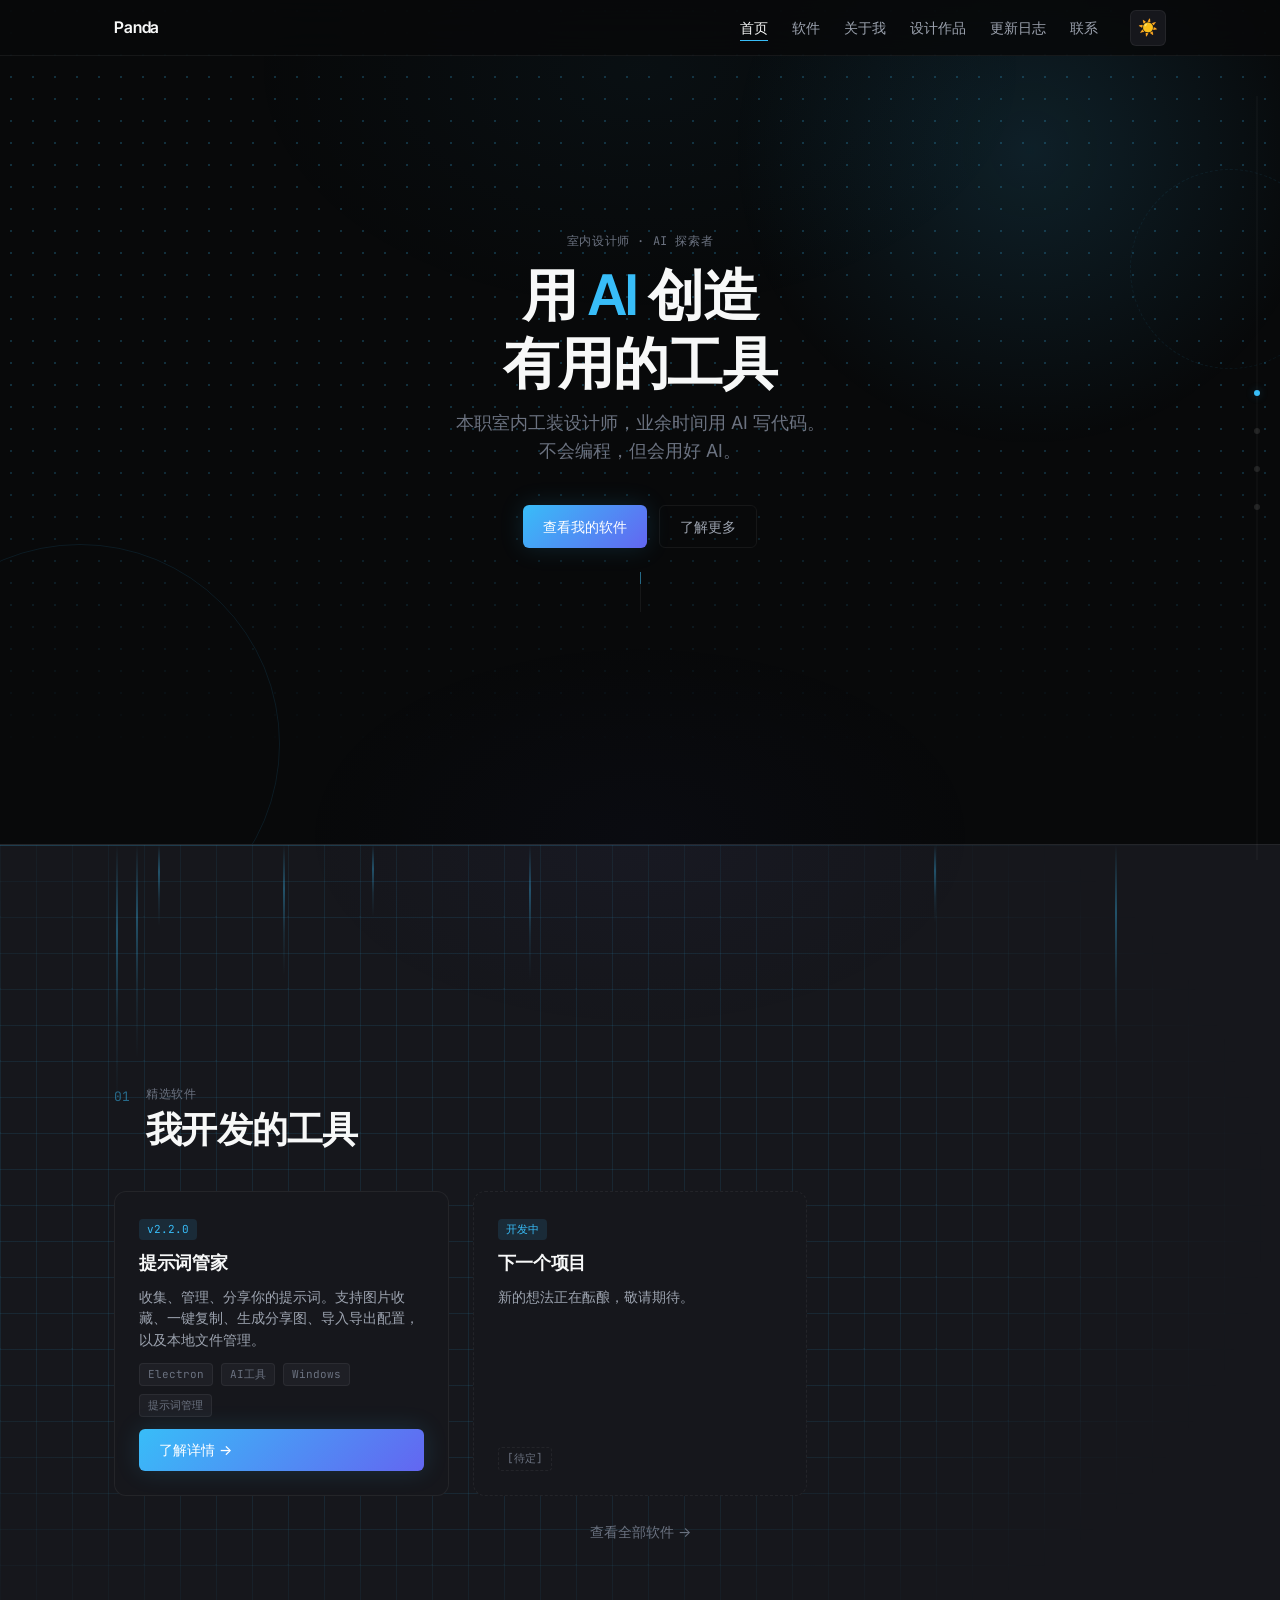
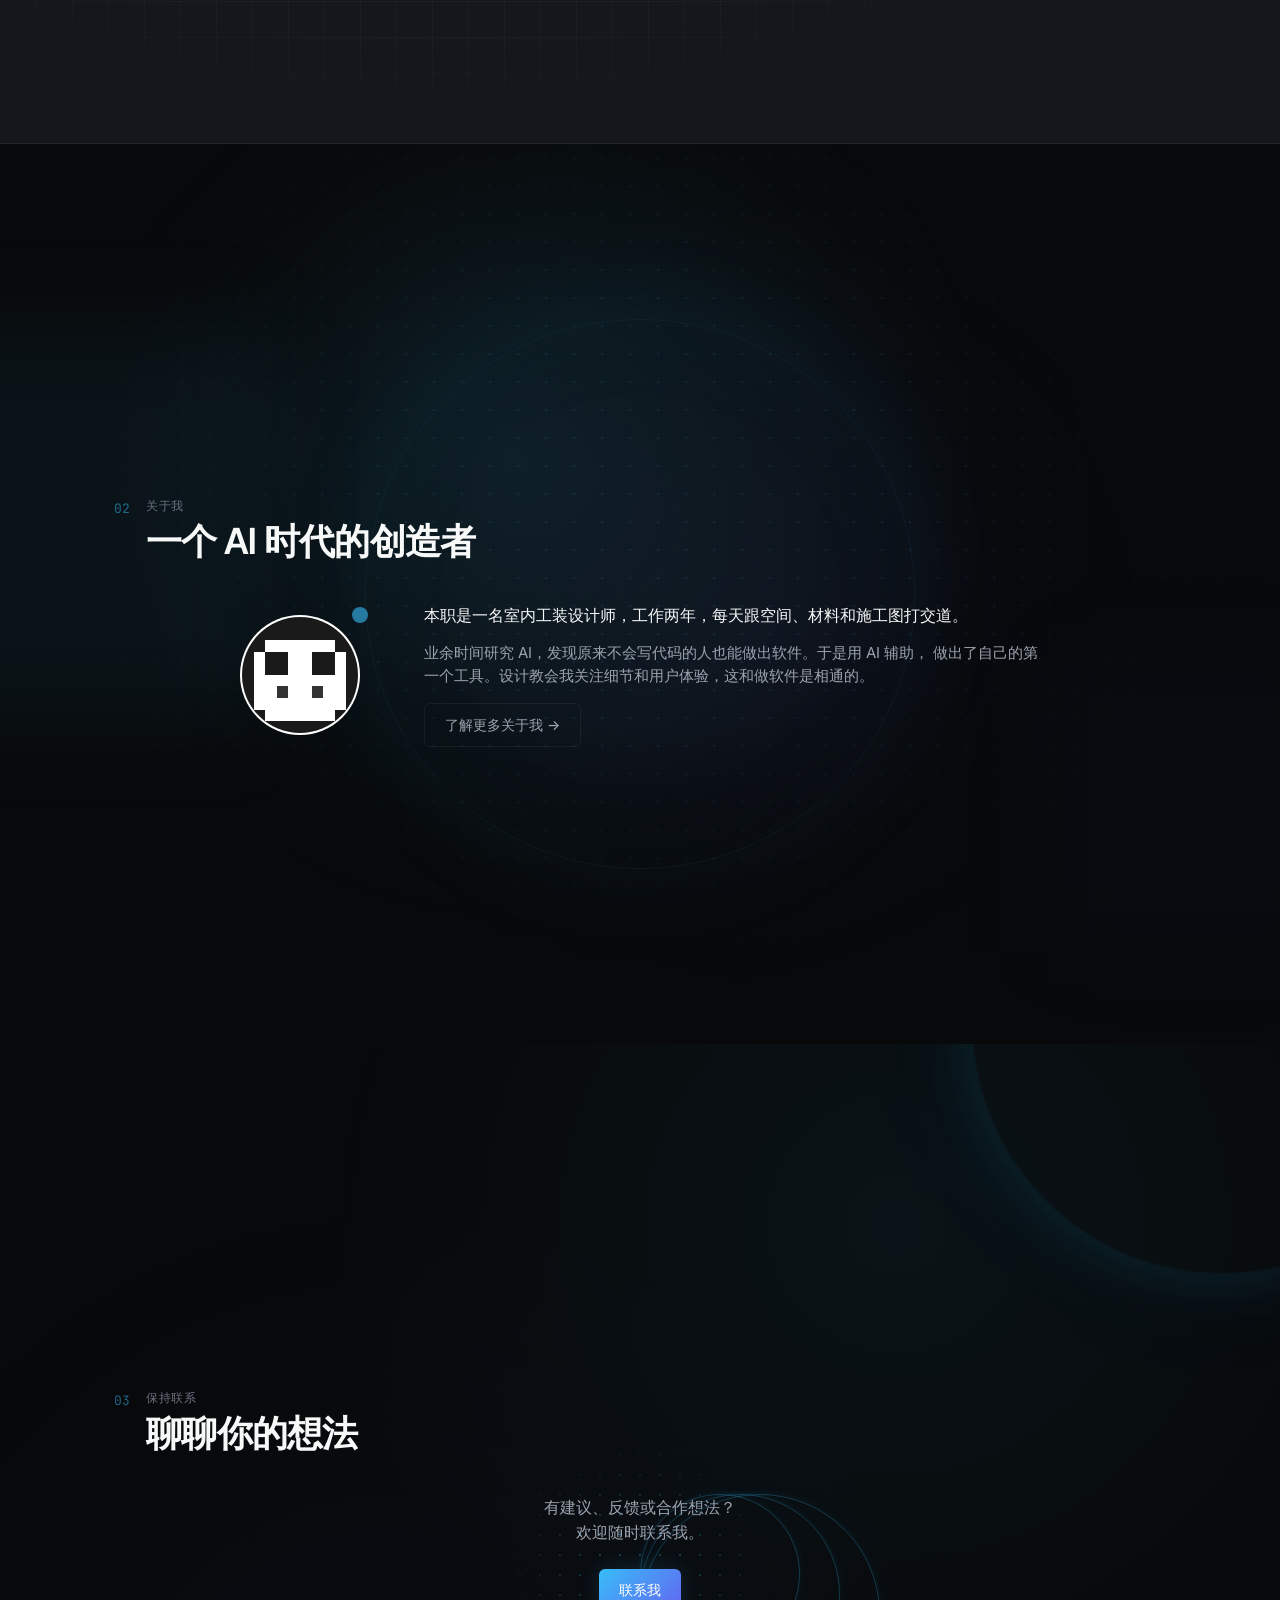
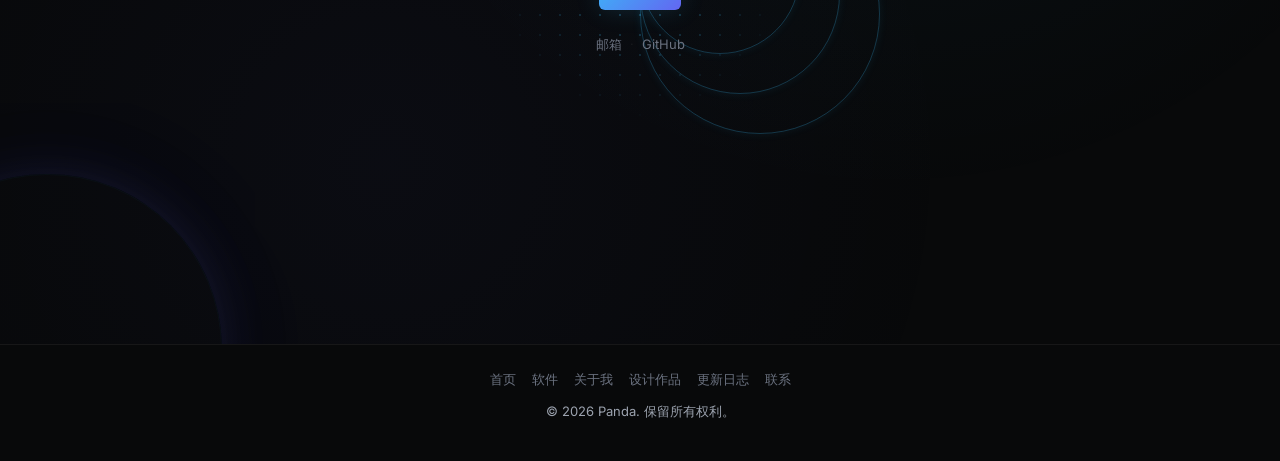
==== index.html @ effbca1c "🎉 Panda的个人网站 - 设计师+AI探索者" ====
<!DOCTYPE html>
<html lang="zh-CN" data-theme="dark">
<head>
  <meta charset="UTF-8">
  <meta name="viewport" content="width=device-width, initial-scale=1.0">
  <meta name="description" content="独立开发者 - AI 工具创造者">
  <title>独立开发者 · AI 工具创造者</title>

  <link rel="preconnect" href="https://fonts.googleapis.com">
  <link rel="preconnect" href="https://fonts.gstatic.com" crossorigin>
  <link href="https://fonts.googleapis.com/css2?family=Inter+Tight:wght@600;700&family=Inter:wght@400;500&family=JetBrains+Mono:wght@400;500&display=swap" rel="stylesheet">

  <link rel="stylesheet" href="assets/css/style.css">
</head>
<body>

  <!-- ========== 导航栏 ========== -->
  <nav class="nav" role="navigation">
    <div class="nav-inner">
      <a href="index.html" class="nav-brand">Panda</a>
      <button class="nav-toggle" id="nav-toggle" aria-label="菜单">☰</button>
      <ul class="nav-links" id="nav-links">
        <li><a href="index.html">首页</a></li>
        <li><a href="software.html">软件</a></li>
        <li><a href="about.html">关于我</a></li>
        <li><a href="portfolio.html">设计作品</a></li>
        <li><a href="changelog.html">更新日志</a></li>
        <li><a href="contact.html">联系</a></li>
        <li><button class="theme-toggle" id="theme-toggle" aria-label="切换主题"><span id="theme-icon">☀️</span></button></li>
      </ul>
    </div>
  </nav>

  <!-- ========== Hero ========== -->
  <section class="hero screen" id="hero">
    <!-- 漂浮粒子 -->
    <div class="floating-particles" id="hero-particles"></div>
    <!-- 装饰圆环 -->
    <div class="hero-deco hero-deco-1"></div>
    <div class="hero-deco hero-deco-2"></div>
    <div class="container">
      <p class="section-label">室内设计师 · AI 探索者</p>
      <h1>用 <span class="accent">AI</span> 创造<br>有用的工具</h1>
      <p class="subtitle">本职室内工装设计师，业余时间用 AI 写代码。<br>不会编程，但会用好 AI。</p>
      <div class="hero-actions">
        <a href="software.html" class="btn btn-primary">查看我的软件</a>
        <a href="about.html" class="btn btn-secondary">了解更多</a>
      </div>

      <!-- 向下滚动提示 -->
      <div class="scroll-hint">
        <span></span>
      </div>
    </div>
  </section>

  <!-- ========== 软件板块（全宽背景带） ========== -->
  <section class="screen section-dark" id="section-software">
    <div class="floating-particles" id="software-particles"></div>
    <div class="container">
      <div class="section-head">
        <span class="section-num">01</span>
        <div>
          <p class="section-label">精选软件</p>
          <h2>我开发的工具</h2>
        </div>
      </div>

      <div class="software-grid">

        <!-- 提示词管家 -->
        <article class="software-card">
          <div class="software-card-top">
            <span class="version">v2.2.0</span>
          </div>
          <h3>提示词管家</h3>
          <p>收集、管理、分享你的提示词。支持图片收藏、一键复制、生成分享图、导入导出配置，以及本地文件管理。</p>
          <div class="tags">
            <span class="tag">Electron</span>
            <span class="tag">AI工具</span>
            <span class="tag">Windows</span>
            <span class="tag">提示词管理</span>
          </div>
          <a href="software-detail.html" class="btn btn-primary">了解详情 →</a>
        </article>

        <!-- 未来软件 -->
        <article class="software-card software-card-ghost">
          <div class="software-card-top">
            <span class="version version-muted">开发中</span>
          </div>
          <h3>下一个项目</h3>
          <p>新的想法正在酝酿，敬请期待。</p>
          <div class="tags">
            <span class="tag tag-muted">[待定]</span>
          </div>
        </article>

      </div>

      <p class="section-more">
        <a href="software.html">查看全部软件 →</a>
      </p>
    </div>
  </section>

  <!-- ========== 关于我 板块 ========== -->
  <section class="screen" id="section-about">
    <div class="morph-blob" style="width:400px;height:400px;top:20%;left:-10%;"></div>
    <div class="morph-blob" style="width:300px;height:300px;bottom:10%;right:-5%;animation-delay:-6s;background:rgba(99,102,241,0.03);"></div>
    <div class="floating-particles" id="about-particles"></div>
    <div class="container">
      <div class="section-head">
        <span class="section-num">02</span>
        <div>
          <p class="section-label">关于我</p>
          <h2>一个 AI 时代的创造者</h2>
        </div>
      </div>

      <div class="about-preview">
        <div class="about-preview-visual">
          <div class="avatar-placeholder" style="background:#fff;">
            <div class="pixel-panda">
              <!-- R0: 耳朵 -->
              <span class="pp-w"></span><span class="pp-w"></span><span class="pp-b"></span><span class="pp-b"></span><span class="pp-b"></span><span class="pp-b"></span><span class="pp-b"></span><span class="pp-b"></span><span class="pp-w"></span><span class="pp-w"></span>
              <!-- R1: 头顶 -->
              <span class="pp-w"></span><span class="pp-b"></span><span class="pp-b"></span><span class="pp-b"></span><span class="pp-b"></span><span class="pp-b"></span><span class="pp-b"></span><span class="pp-b"></span><span class="pp-b"></span><span class="pp-w"></span>
              <!-- R2: 额头 -->
              <span class="pp-b"></span><span class="pp-b"></span><span class="pp-w"></span><span class="pp-w"></span><span class="pp-w"></span><span class="pp-w"></span><span class="pp-w"></span><span class="pp-w"></span><span class="pp-b"></span><span class="pp-b"></span>
              <!-- R3: 眼圈上部 -->
              <span class="pp-b"></span><span class="pp-w"></span><span class="pp-b"></span><span class="pp-b"></span><span class="pp-w"></span><span class="pp-w"></span><span class="pp-b"></span><span class="pp-b"></span><span class="pp-w"></span><span class="pp-b"></span>
              <!-- R4: 眼圈中部 -->
              <span class="pp-b"></span><span class="pp-w"></span><span class="pp-b"></span><span class="pp-b"></span><span class="pp-w"></span><span class="pp-w"></span><span class="pp-b"></span><span class="pp-b"></span><span class="pp-w"></span><span class="pp-b"></span>
              <!-- R5: 鼻梁 -->
              <span class="pp-b"></span><span class="pp-w"></span><span class="pp-w"></span><span class="pp-w"></span><span class="pp-w"></span><span class="pp-w"></span><span class="pp-w"></span><span class="pp-w"></span><span class="pp-w"></span><span class="pp-b"></span>
              <!-- R6: 鼻子 -->
              <span class="pp-b"></span><span class="pp-w"></span><span class="pp-w"></span><span class="pp-n"></span><span class="pp-w"></span><span class="pp-w"></span><span class="pp-n"></span><span class="pp-w"></span><span class="pp-w"></span><span class="pp-b"></span>
              <!-- R7: 嘴巴区域 -->
              <span class="pp-b"></span><span class="pp-w"></span><span class="pp-w"></span><span class="pp-w"></span><span class="pp-w"></span><span class="pp-w"></span><span class="pp-w"></span><span class="pp-w"></span><span class="pp-w"></span><span class="pp-b"></span>
              <!-- R8: 下巴 -->
              <span class="pp-b"></span><span class="pp-b"></span><span class="pp-w"></span><span class="pp-w"></span><span class="pp-w"></span><span class="pp-w"></span><span class="pp-w"></span><span class="pp-w"></span><span class="pp-b"></span><span class="pp-b"></span>
              <!-- R9: 下边缘 -->
              <span class="pp-w"></span><span class="pp-b"></span><span class="pp-b"></span><span class="pp-b"></span><span class="pp-b"></span><span class="pp-b"></span><span class="pp-b"></span><span class="pp-b"></span><span class="pp-b"></span><span class="pp-w"></span>
            </div>
          </div>
          <div class="about-accent-dot"></div>
        </div>
        <div class="about-preview-text">
          <p class="about-lead">
            本职是一名室内工装设计师，工作两年，每天跟空间、材料和施工图打交道。
          </p>
          <p>
            业余时间研究 AI，发现原来不会写代码的人也能做出软件。于是用 AI 辅助，
            做出了自己的第一个工具。设计教会我关注细节和用户体验，这和做软件是相通的。
          </p>
          <a href="about.html" class="btn btn-secondary">了解更多关于我 →</a>
        </div>
      </div>
    </div>
  </section>

  <!-- ========== 联系板块 ========== -->
  <section class="screen" id="section-contact">
    <div class="ripple-ring" style="animation-delay:0s;"></div>
    <div class="ripple-ring" style="animation-delay:1.3s;width:160px;height:160px;"></div>
    <div class="ripple-ring" style="animation-delay:2.6s;width:240px;height:240px;"></div>
    <div class="floating-particles" id="contact-particles"></div>
    <div class="container">
      <div class="section-head">
        <span class="section-num">03</span>
        <div>
          <p class="section-label">保持联系</p>
          <h2>聊聊你的想法</h2>
        </div>
      </div>

      <div class="contact-cta">
        <p>有建议、反馈或合作想法？<br>欢迎随时联系我。</p>
        <a href="contact.html" class="btn btn-primary">联系我</a>
        <div class="contact-links">
          <a href="mailto:2505373866@qq.com">邮箱</a>
          <span class="contact-sep">·</span>
          <a href="https://github.com/Pandoudou0914-jpg" target="_blank" rel="noopener">GitHub</a>
        </div>
      </div>
    </div>
  </section>

  <!-- ========== 侧边目录导航 ========== -->
  <nav class="side-toc" id="side-toc" aria-label="页面目录">
    <div class="side-toc-dot active" data-label="首页" data-target="hero"></div>
    <div class="side-toc-dot" data-label="软件" data-target="section-software"></div>
    <div class="side-toc-dot" data-label="关于" data-target="section-about"></div>
    <div class="side-toc-dot" data-label="联系" data-target="section-contact"></div>
  </nav>

  <!-- ========== 页脚 ========== -->
  <footer class="footer">
    <div class="container">
      <div class="footer-links">
        <a href="index.html">首页</a>
        <a href="software.html">软件</a>
        <a href="about.html">关于我</a>
        <a href="portfolio.html">设计作品</a>
        <a href="changelog.html">更新日志</a>
        <a href="contact.html">联系</a>
      </div>
      <p>&copy; 2026 Panda. 保留所有权利。</p>
    </div>
  </footer>

  <script src="assets/js/main.js"></script>
</body>
</html>
---- assets/css/style.css ----
/* ============================================
   个人开发者网站 - 全局样式
   设计系统：Linear 结构 + 电子玻璃视觉
   ============================================ */

/* --- CSS 变量：深色模式（默认） --- */
:root {
  /* 背景层级 */
  --bg-root: #08090A;
  --bg-surface-1: #16171C;
  --bg-surface-2: #1E1F25;
  --bg-surface-3: #26272E;

  /* 文字 */
  --text-primary: #F7F8F8;
  --text-secondary: #9CA3AF;
  --text-muted: #6B7280;

  /* 强调色（蓝色，用于 <5% 像素） */
  --accent: #38bdf8;
  --accent-soft: rgba(56, 189, 248, 0.12);
  --accent-glow: rgba(56, 189, 248, 0.25);

  /* 渐变（按钮等） */
  --gradient: linear-gradient(135deg, #38bdf8, #6366f1);

  /* 边框 */
  --border: rgba(255, 255, 255, 0.06);
  --border-hover: rgba(255, 255, 255, 0.10);

  /* 阴影 */
  --shadow-sm: 0 1px 2px rgba(0, 0, 0, 0.3);
  --shadow-md: 0 4px 16px rgba(0, 0, 0, 0.4);
  --shadow-glow: 0 0 24px rgba(56, 189, 248, 0.15);

  /* 圆角 */
  --radius-sm: 6px;
  --radius-md: 12px;
  --radius-lg: 16px;

  /* 间距 */
  --space-1: 4px;
  --space-2: 8px;
  --space-3: 12px;
  --space-4: 16px;
  --space-5: 24px;
  --space-6: 40px;
  --space-7: 64px;
  --space-8: 96px;

  /* 字体 */
  --font-display: 'Inter Tight', 'Geist Sans', -apple-system, sans-serif;
  --font-body: 'Inter', -apple-system, sans-serif;
  --font-mono: 'JetBrains Mono', 'Cascadia Code', 'Fira Code', monospace;

  /* 动效 */
  --ease-out: cubic-bezier(0, 0, 0.2, 1);
  --ease-quint: cubic-bezier(0.22, 1, 0.36, 1);

  /* 导航高度 */
  --nav-height: 56px;
}

/* --- CSS 变量：浅色模式 --- */
[data-theme="light"] {
  --bg-root: #F8FAFC;
  --bg-surface-1: #FFFFFF;
  --bg-surface-2: #F1F5F9;
  --bg-surface-3: #E2E8F0;

  --text-primary: #0F172A;
  --text-secondary: #475569;
  --text-muted: #94A3B8;

  --accent: #2563EB;
  --accent-soft: rgba(37, 99, 235, 0.08);
  --accent-glow: rgba(37, 99, 235, 0.12);

  --gradient: linear-gradient(135deg, #2563EB, #4F46E5);

  --border: rgba(0, 0, 0, 0.06);
  --border-hover: rgba(0, 0, 0, 0.10);

  --shadow-sm: 0 1px 3px rgba(0, 0, 0, 0.06);
  --shadow-md: 0 4px 16px rgba(0, 0, 0, 0.08);
  --shadow-glow: 0 0 24px rgba(37, 99, 235, 0.08);
}

/* ============================================
   基础重置
   ============================================ */
*,
*::before,
*::after {
  margin: 0;
  padding: 0;
  box-sizing: border-box;
}

html {
  scroll-behavior: smooth;
  -webkit-font-smoothing: antialiased;
  -moz-osx-font-smoothing: grayscale;
}

body {
  font-family: var(--font-body);
  font-size: 15px;
  line-height: 1.55;
  color: var(--text-primary);
  background: var(--bg-root);
  min-height: 100vh;
  transition: background-color 0.3s var(--ease-out),
              color 0.3s var(--ease-out);
}

/* 背景光晕 - 对称居中 */
body::before {
  content: '';
  position: fixed;
  top: -20%;
  left: 50%;
  transform: translateX(-50%);
  width: 800px;
  height: 500px;
  background: radial-gradient(ellipse, rgba(56, 189, 248, 0.04) 0%, transparent 70%);
  pointer-events: none;
  z-index: 0;
}

body::after {
  content: '';
  position: fixed;
  bottom: -15%;
  left: 50%;
  transform: translateX(-50%);
  width: 700px;
  height: 400px;
  background: radial-gradient(ellipse, rgba(99, 102, 241, 0.03) 0%, transparent 70%);
  pointer-events: none;
  z-index: 0;
}

/* 浅色模式光晕调整 */
[data-theme="light"] body::before {
  background: radial-gradient(ellipse, rgba(37, 99, 235, 0.03) 0%, transparent 70%);
}
[data-theme="light"] body::after {
  background: radial-gradient(ellipse, rgba(79, 70, 229, 0.02) 0%, transparent 70%);
}

a {
  color: var(--accent);
  text-decoration: none;
  transition: color 0.15s var(--ease-out);
}

a:hover {
  color: var(--text-primary);
}

img {
  max-width: 100%;
  display: block;
}

/* ============================================
   排版
   ============================================ */
h1, h2, h3, h4 {
  font-family: var(--font-display);
  font-weight: 600;
  letter-spacing: -0.02em;
  line-height: 1.2;
}

h1 { font-size: clamp(2rem, 5vw, 3.5rem); }
h2 { font-size: clamp(1.5rem, 3.5vw, 2.25rem); }
h3 { font-size: clamp(1.1rem, 2.5vw, 1.5rem); }

p {
  color: var(--text-secondary);
  margin-bottom: var(--space-4);
}

/* ============================================
   导航栏
   ============================================ */
.nav {
  position: fixed;
  top: 0;
  left: 0;
  right: 0;
  height: var(--nav-height);
  background: rgba(8, 9, 10, 0.85);
  backdrop-filter: blur(16px);
  -webkit-backdrop-filter: blur(16px);
  border-bottom: 1px solid var(--border);
  z-index: 100;
  transition: background 0.3s var(--ease-out),
              border-color 0.3s var(--ease-out);
}

[data-theme="light"] .nav {
  background: rgba(248, 250, 252, 0.85);
}

.nav-inner {
  max-width: 1100px;
  margin: 0 auto;
  padding: 0 var(--space-5);
  height: 100%;
  display: flex;
  align-items: center;
  justify-content: space-between;
}

.nav-brand {
  font-family: var(--font-display);
  font-weight: 600;
  font-size: 16px;
  color: var(--text-primary);
  letter-spacing: -0.01em;
}

.nav-links {
  display: flex;
  align-items: center;
  gap: var(--space-5);
  list-style: none;
}

.nav-links a {
  font-size: 14px;
  color: var(--text-secondary);
  padding: var(--space-1) 0;
  border-bottom: 1px solid transparent;
  transition: color 0.15s var(--ease-out),
              border-color 0.15s var(--ease-out);
}

.nav-links a:hover,
.nav-links a.active {
  color: var(--text-primary);
}

.nav-links a.active {
  border-bottom-color: var(--accent);
}

/* 主题切换按钮 */
.theme-toggle {
  background: var(--bg-surface-1);
  border: 1px solid var(--border);
  color: var(--text-secondary);
  width: 36px;
  height: 36px;
  border-radius: var(--radius-sm);
  cursor: pointer;
  font-size: 16px;
  display: flex;
  align-items: center;
  justify-content: center;
  transition: all 0.15s var(--ease-out);
  margin-left: var(--space-2);
}

.theme-toggle:hover {
  border-color: var(--border-hover);
  color: var(--text-primary);
  background: var(--bg-surface-2);
}

/* 移动端汉堡菜单 */
.nav-toggle {
  display: none;
  background: none;
  border: none;
  color: var(--text-primary);
  font-size: 24px;
  cursor: pointer;
  padding: var(--space-1);
}

/* ============================================
   全屏滚动（JS 驱动，不用 CSS scroll-snap）
   ============================================ */

/* ============================================
   布局容器
   ============================================ */
.container {
  max-width: 1100px;
  margin: 0 auto;
  padding: 0 var(--space-5);
}

.page {
  padding-top: calc(var(--nav-height) + var(--space-6));
  padding-bottom: var(--space-7);
}

/* 首页全屏板块 */
.screen {
  min-height: 100vh;
  display: flex;
  align-items: center;
  justify-content: center;
  padding: calc(var(--nav-height) + var(--space-5)) 0 var(--space-5);
  position: relative;
  overflow: hidden;
}

.screen .container {
  position: relative;
  z-index: 1;
}

.screen .container {
  width: 100%;
}

.section {
  margin-bottom: var(--space-8);
}

.section:last-child {
  margin-bottom: 0;
}

.section-label {
  font-family: var(--font-mono);
  font-size: 12px;
  color: var(--text-muted);
  text-transform: uppercase;
  letter-spacing: 0.05em;
  margin-bottom: var(--space-3);
  text-align: center;
}

/* 章节标题居中 */
.section h2,
.section h1 {
  text-align: center;
}

/* 章节内段落居中 */
.section > p {
  text-align: center;
}

/* 卡片自动居中 */
.card[style*="max-width"],
.card-glass[style*="max-width"] {
  margin-left: auto;
  margin-right: auto;
}

/* 但软件网格和功能列表内部保持左对齐 */
.software-grid,
.feature-list,
.timeline,
.contact-form,
.form-group {
  text-align: left;
}

.software-card,
.feature-item {
  text-align: left;
}

/* 居中卡片工具类 */
.card-center {
  margin-left: auto;
  margin-right: auto;
}

/* ============================================
   Hero 区域
   ============================================ */
.hero {
  min-height: calc(100vh - var(--nav-height));
  position: relative;
  display: flex;
  align-items: center;
  justify-content: center;
  text-align: center;
  overflow: hidden;
  padding: var(--space-5) 0;
}

/* ============================================
   板块背景纹理
   所有伪元素不得阻挡内容：pointer-events:none + z-index:0
   内容通过 .screen .container { z-index:1 } 始终在上层
   ============================================ */

/* --- Hero：增强点阵 + 光晕 + 对角光束 --- */
.hero::before {
  content: '';
  position: absolute;
  inset: 0;
  z-index: 0;
  pointer-events: none;
  background-image: radial-gradient(circle, rgba(56,189,248,0.22) 1.5px, transparent 1.5px);
  background-size: 22px 22px;
  mask-image: linear-gradient(to bottom, black 50%, transparent 90%);
  -webkit-mask-image: linear-gradient(to bottom, black 50%, transparent 90%);
}

.hero::after {
  content: '';
  position: absolute;
  top: -200px;
  right: -100px;
  width: 700px;
  height: 700px;
  background: radial-gradient(circle, rgba(56,189,248,0.13) 0%, transparent 60%);
  border-radius: 50%;
  z-index: 0;
  pointer-events: none;
}

/* --- 软件板块：蓝图网格 + 扫描线 + 角落光 --- */
.section-dark::before {
  content: '';
  position: absolute;
  inset: 0;
  z-index: 0;
  pointer-events: none;
  background:
    linear-gradient(rgba(56,189,248,0.10) 1px, transparent 1px),
    linear-gradient(90deg, rgba(56,189,248,0.10) 1px, transparent 1px),
    linear-gradient(45deg, rgba(56,189,248,0.06) 1px, transparent 1px),
    linear-gradient(-45deg, rgba(56,189,248,0.06) 1px, transparent 1px);
  background-size: 36px 36px, 36px 36px, 72px 72px, 72px 72px;
  mask-image: radial-gradient(ellipse at 35% 40%, black 40%, transparent 70%);
  -webkit-mask-image: radial-gradient(ellipse at 35% 40%, black 40%, transparent 70%);
}

.section-dark::after {
  content: '';
  position: absolute;
  top: 0;
  left: -100%;
  width: 200%;
  height: 1px;
  background: linear-gradient(90deg, transparent, rgba(56,189,248,0.20), transparent);
  z-index: 0;
  pointer-events: none;
  animation: scanLine 5s ease-in-out infinite;
}

@keyframes scanLine {
  0%   { top: 0%;   opacity: 0; }
  15%  { opacity: 1; }
  45%  { top: 100%; opacity: 0.5; }
  60%  { opacity: 0; }
  100% { top: 100%; opacity: 0; }
}

/* --- 关于板块：强放射光 + 双环 + 网格 --- */
#section-about::before {
  content: '';
  position: absolute;
  inset: 0;
  z-index: 0;
  pointer-events: none;
  background:
    radial-gradient(circle at 40% 35%, rgba(56,189,248,0.12) 0%, transparent 50%),
    radial-gradient(circle at 60% 55%, rgba(99,102,241,0.06) 0%, transparent 45%),
    radial-gradient(circle, rgba(56,189,248,0.10) 1px, transparent 1px);
  background-size: 100% 100%, 100% 100%, 28px 28px;
  mask-image: radial-gradient(ellipse at 50% 40%, black 30%, transparent 70%);
  -webkit-mask-image: radial-gradient(ellipse at 50% 40%, black 30%, transparent 70%);
}

#section-about::after {
  content: '';
  position: absolute;
  top: 50%;
  left: 50%;
  transform: translate(-50%, -50%);
  width: 550px;
  height: 550px;
  border: 1px solid rgba(56,189,248,0.08);
  border-radius: 50%;
  box-shadow: 0 0 120px rgba(56,189,248,0.05),
              inset 0 0 120px rgba(56,189,248,0.03);
  pointer-events: none;
  z-index: 0;
}

/* --- 联系板块：多层光环 + 粒子网格 + 脉冲 --- */
#section-contact {
  background:
    radial-gradient(circle at 70% 20%, rgba(56,189,248,0.06) 0%, transparent 50%),
    radial-gradient(circle at 30% 80%, rgba(99,102,241,0.04) 0%, transparent 50%);
}

#section-contact::before {
  content: '';
  position: absolute;
  top: -20%;
  right: -20%;
  width: 650px;
  height: 650px;
  border: 1px solid rgba(56,189,248,0.15);
  border-radius: 50%;
  box-shadow:
    0 0 60px rgba(56,189,248,0.10),
    0 0 120px rgba(56,189,248,0.05),
    0 0 200px rgba(56,189,248,0.03);
  pointer-events: none;
  z-index: 0;
  animation: ringPulse 4s ease-in-out infinite;
}

#section-contact::after {
  content: '';
  position: absolute;
  bottom: -25%;
  left: -15%;
  width: 480px;
  height: 480px;
  border: 1px solid rgba(99,102,241,0.12);
  border-radius: 50%;
  box-shadow:
    0 0 50px rgba(99,102,241,0.10),
    0 0 100px rgba(99,102,241,0.05),
    0 0 180px rgba(99,102,241,0.03);
  pointer-events: none;
  z-index: 0;
  animation: ringPulse 4s ease-in-out 1.5s infinite;
}

@keyframes ringPulse {
  0%, 100% { transform: scale(1);   opacity: 0.7; }
  50%      { transform: scale(1.05); opacity: 1; }
}

/* 联系板块：点阵粒子 */
#section-contact .contact-cta::before {
  content: '';
  position: absolute;
  top: 50%;
  left: 50%;
  transform: translate(-50%, -50%);
  width: 300px;
  height: 300px;
  background-image: radial-gradient(circle, rgba(56,189,248,0.25) 1px, transparent 1px);
  background-size: 20px 20px;
  border-radius: 50%;
  mask-image: radial-gradient(circle, black 20%, transparent 70%);
  -webkit-mask-image: radial-gradient(circle, black 20%, transparent 70%);
  pointer-events: none;
  z-index: 0;
  animation: particleDrift 8s linear infinite;
}

@keyframes particleDrift {
  0%   { transform: translate(-50%, -50%) rotate(0deg); }
  100% { transform: translate(-50%, -50%) rotate(360deg); }
}

#section-contact .container {
  position: relative;
  z-index: 2;
}

/* 第二层环 */
#section-about .about-preview-visual .about-accent-dot {
  /* 保持原有装饰点 */
}

/* --- 联系板块：大几何弧 --- */
#section-contact::before {
  content: '';
  position: absolute;
  top: -30%;
  right: -15%;
  width: 500px;
  height: 500px;
  border: 1px solid rgba(56,189,248,0.05);
  border-radius: 50%;
  pointer-events: none;
  z-index: 0;
}

#section-contact::after {
  content: '';
  position: absolute;
  bottom: -20%;
  left: -10%;
  width: 350px;
  height: 350px;
  border: 1px solid rgba(56,189,248,0.03);
  border-radius: 50%;
  pointer-events: none;
  z-index: 0;
}

.hero .container {
  position: relative;
  z-index: 1;
}

.hero-deco {
  position: absolute;
  border: 1px solid rgba(56,189,248,0.10);
  border-radius: 50%;
  pointer-events: none;
  z-index: 0;
}

.hero-deco-1 {
  bottom: -100px;
  left: -120px;
  width: 400px;
  height: 400px;
}

.hero-deco-2 {
  top: 20%;
  right: -50px;
  width: 200px;
  height: 200px;
  border-style: dashed;
  border-color: rgba(56,189,248,0.08);
}

.hero h1 {
  margin: 0 auto var(--space-3);
  max-width: 700px;
}

.hero h1 .accent {
  color: var(--accent);
}

.hero .subtitle {
  font-size: 18px;
  color: var(--text-muted);
  margin: 0 auto var(--space-6);
  max-width: 500px;
}

.hero .section-label {
  text-align: center;
}

.hero-actions {
  display: flex;
  gap: var(--space-3);
  flex-wrap: wrap;
  justify-content: center;
}

/* ============================================
   按钮
   ============================================ */
.btn {
  display: inline-flex;
  align-items: center;
  gap: var(--space-2);
  padding: 10px 20px;
  font-family: var(--font-body);
  font-size: 14px;
  font-weight: 500;
  border-radius: var(--radius-sm);
  cursor: pointer;
  text-decoration: none;
  transition: all 0.15s var(--ease-out);
  border: none;
}

.btn-primary {
  background: var(--gradient);
  color: #fff;
  box-shadow: var(--shadow-glow);
}

.btn-primary:hover {
  transform: translateY(-1px);
  box-shadow: 0 0 32px rgba(56, 189, 248, 0.25);
  color: #fff;
}

.btn-secondary {
  background: transparent;
  color: var(--text-secondary);
  border: 1px solid var(--border);
}

.btn-secondary:hover {
  border-color: var(--border-hover);
  color: var(--text-primary);
  background: var(--bg-surface-1);
}

.btn-download {
  background: var(--gradient);
  color: #fff;
  box-shadow: var(--shadow-glow);
  padding: 12px 28px;
  font-size: 15px;
  font-weight: 600;
}

.btn-download:hover {
  transform: translateY(-1px);
  box-shadow: 0 0 36px rgba(56, 189, 248, 0.3);
  color: #fff;
}

/* ============================================
   卡片
   ============================================ */
.card {
  background: var(--bg-surface-1);
  border: 1px solid var(--border);
  border-radius: var(--radius-md);
  padding: var(--space-5);
  transition: all 0.3s var(--ease-quint);
  position: relative;
}

.card:hover {
  border-color: var(--border-hover);
  background: var(--bg-surface-2);
  transform: translateY(-2px);
  box-shadow: var(--shadow-md);
}

.card-glass {
  background: rgba(22, 23, 28, 0.6);
  backdrop-filter: blur(20px);
  -webkit-backdrop-filter: blur(20px);
  border: 1px solid var(--border);
  border-radius: var(--radius-md);
  padding: var(--space-5);
  box-shadow: inset 0 1px 0 rgba(255, 255, 255, 0.03);
}

[data-theme="light"] .card-glass {
  background: rgba(255, 255, 255, 0.7);
}

/* ============================================
   软件卡片网格
   ============================================ */
.software-grid {
  display: grid;
  grid-template-columns: repeat(auto-fill, minmax(320px, 1fr));
  gap: var(--space-5);
}

.software-card {
  background: var(--bg-surface-1);
  border: 1px solid var(--border);
  border-radius: var(--radius-md);
  padding: var(--space-5);
  transition: all 0.3s var(--ease-quint);
  display: flex;
  flex-direction: column;
  gap: var(--space-3);
}

.software-card:hover {
  border-color: var(--accent);
  background: var(--bg-surface-2);
  transform: translateY(-2px);
  box-shadow: var(--shadow-md);
}

.software-card .version {
  font-family: var(--font-mono);
  font-size: 11px;
  color: var(--accent);
  background: var(--accent-soft);
  padding: 2px 8px;
  border-radius: 4px;
  display: inline-block;
  align-self: flex-start;
}

.software-card h3 {
  font-size: 18px;
}

.software-card p {
  font-size: 14px;
  margin: 0;
  flex: 1;
}

.software-card .tags {
  display: flex;
  gap: var(--space-2);
  flex-wrap: wrap;
}

.tag {
  font-family: var(--font-mono);
  font-size: 11px;
  color: var(--text-muted);
  background: var(--bg-surface-2);
  border: 1px solid var(--border);
  padding: 2px 8px;
  border-radius: 4px;
}

.tag-muted {
  color: var(--text-muted);
  background: transparent;
  border-style: dashed;
}

/* ============================================
   板块头部（编号 + 标题）
   ============================================ */
.section-head {
  display: flex;
  align-items: flex-start;
  gap: var(--space-4);
  margin-bottom: var(--space-6);
}

.section-num {
  font-family: var(--font-mono);
  font-size: 13px;
  color: var(--accent);
  opacity: 0.5;
  padding-top: 2px;
  flex-shrink: 0;
}

.section-head .section-label {
  text-align: left;
  margin-bottom: var(--space-1);
}

.section-head h2 {
  text-align: left;
}

/* ============================================
   板块背景带
   ============================================ */
.section-dark {
  background: var(--bg-surface-1);
  border-top: 1px solid var(--border);
  border-bottom: 1px solid var(--border);
}

/* 全屏暗带 — 覆盖全宽 */
.screen.section-dark {
  margin: 0 calc(-50vw + 50%);
  padding-left: calc(50vw - 50%);
  padding-right: calc(50vw - 50%);
}

.section-dark .container {
  max-width: 1100px;
}

/* ============================================
   滚动提示
   ============================================ */
.scroll-hint {
  margin-top: var(--space-5);
  display: flex;
  justify-content: center;
}

.scroll-hint span {
  display: block;
  width: 1px;
  height: 40px;
  background: var(--border);
  position: relative;
  overflow: hidden;
}

.scroll-hint span::after {
  content: '';
  position: absolute;
  top: 0;
  left: 0;
  width: 1px;
  height: 12px;
  background: var(--accent);
  opacity: 0.5;
  animation: scrollPulse 2s ease-in-out infinite;
}

@keyframes scrollPulse {
  0%, 100% { transform: translateY(0); opacity: 0; }
  50% { transform: translateY(10px); opacity: 0.8; }
}

/* ============================================
   幽灵卡片（占位用）
   ============================================ */
.software-card-ghost {
  border-style: dashed;
  opacity: 0.45;
}

.software-card-ghost:hover {
  border-color: var(--border);
  opacity: 0.65;
}

.version-muted {
  background: var(--bg-surface-2);
  color: var(--text-muted);
}

/* ============================================
   查看全部
   ============================================ */
.section-more {
  text-align: center;
  margin-top: var(--space-5);
}

.section-more a {
  font-size: 14px;
  color: var(--text-muted);
  transition: color 0.15s var(--ease-out);
}

.section-more a:hover {
  color: var(--accent);
}

/* ============================================
   关于我 预览（两列布局）
   ============================================ */
.about-preview {
  display: flex;
  gap: var(--space-7);
  align-items: center;
  max-width: 800px;
  margin: 0 auto;
}

.about-preview-visual {
  position: relative;
  flex-shrink: 0;
}

.avatar-placeholder {
  width: 120px;
  height: 120px;
  border-radius: 50%;
  background: #ffffff;
  border: 2px solid var(--border);
  display: flex;
  align-items: center;
  justify-content: center;
  color: var(--text-muted);
  font-size: 14px;
  position: relative;
  z-index: 1;
  overflow: hidden;
}

/* 像素熊猫 — 10×10 填满圆形头像 */
.pixel-panda {
  width: 100%;
  height: 100%;
  display: grid;
  grid-template-columns: repeat(10, 1fr);
  grid-template-rows: repeat(10, 1fr);
  gap: 0;
}

.pixel-panda span {
  display: block;
  width: 100%;
  height: 100%;
}

.pp-w { background: #ffffff; }
.pp-b { background: #1a1a1a; }
.pp-g { background: #e8e8e8; }
.pp-n { background: #333333; }

.about-accent-dot {
  position: absolute;
  top: -8px;
  right: -8px;
  width: 16px;
  height: 16px;
  border-radius: 50%;
  background: var(--accent);
  opacity: 0.6;
  z-index: 2;
}

.about-preview-text {
  flex: 1;
  min-width: 0;
}

.about-lead {
  font-size: 16px;
  color: var(--text-primary) !important;
  line-height: 1.6;
  margin-bottom: var(--space-3);
}

/* ============================================
   分隔线
   ============================================ */
.section-divider {
  border: none;
  border-top: 1px solid var(--border);
  margin: var(--space-8) auto;
  max-width: 1100px;
}

/* ============================================
   联系 CTA
   ============================================ */
.contact-cta {
  text-align: center;
  max-width: 460px;
  margin: 0 auto;
  position: relative;
}

.contact-cta p {
  font-size: 16px;
  margin-bottom: var(--space-5);
}

.contact-links {
  margin-top: var(--space-5);
  display: flex;
  justify-content: center;
  align-items: center;
  gap: var(--space-2);
  font-size: 13px;
}

.contact-links a {
  color: var(--text-muted);
  transition: color 0.15s var(--ease-out);
}

.contact-links a:hover {
  color: var(--text-primary);
}

.contact-sep {
  color: var(--border);
}

/* ============================================
   时间线（关于我 / 更新日志）
   ============================================ */
.timeline {
  position: relative;
  padding-left: var(--space-5);
}

.timeline::before {
  content: '';
  position: absolute;
  left: 0;
  top: 4px;
  bottom: 4px;
  width: 1px;
  background: var(--border);
}

.timeline-item {
  position: relative;
  padding-bottom: var(--space-5);
}

.timeline-item:last-child {
  padding-bottom: 0;
}

.timeline-item::before {
  content: '';
  position: absolute;
  left: calc(-1 * var(--space-5) - 3px);
  top: 6px;
  width: 7px;
  height: 7px;
  background: var(--accent);
  border-radius: 50%;
}

.timeline-item .date {
  font-family: var(--font-mono);
  font-size: 12px;
  color: var(--text-muted);
  display: block;
  margin-bottom: var(--space-1);
}

.timeline-item .version-tag {
  font-family: var(--font-mono);
  font-size: 11px;
  color: var(--accent);
  background: var(--accent-soft);
  padding: 1px 6px;
  border-radius: 4px;
  margin-right: var(--space-2);
}

/* ============================================
   联系表单
   ============================================ */
.contact-form {
  display: flex;
  flex-direction: column;
  gap: var(--space-4);
  max-width: 500px;
}

.form-group {
  display: flex;
  flex-direction: column;
  gap: var(--space-1);
}

.form-group label {
  font-size: 13px;
  font-weight: 500;
  color: var(--text-secondary);
  font-family: var(--font-body);
}

.form-group input,
.form-group textarea {
  background: var(--bg-surface-1);
  border: 1px solid var(--border);
  border-radius: var(--radius-sm);
  padding: 10px 14px;
  font-family: var(--font-body);
  font-size: 14px;
  color: var(--text-primary);
  transition: border-color 0.15s var(--ease-out);
  outline: none;
}

.form-group input:focus,
.form-group textarea:focus {
  border-color: var(--accent);
  box-shadow: 0 0 0 3px var(--accent-soft);
}

.form-group textarea {
  min-height: 120px;
  resize: vertical;
}

/* ============================================
   详情页
   ============================================ */
.detail-header {
  padding-bottom: var(--space-5);
  border-bottom: 1px solid var(--border);
  margin-bottom: var(--space-6);
}

.detail-header .back-link {
  display: inline-flex;
  align-items: center;
  gap: var(--space-2);
  font-size: 13px;
  color: var(--text-muted);
  margin-bottom: var(--space-4);
  transition: color 0.15s var(--ease-out);
}

.detail-header .back-link:hover {
  color: var(--text-primary);
}

.feature-list {
  display: grid;
  grid-template-columns: repeat(auto-fill, minmax(280px, 1fr));
  gap: var(--space-4);
  list-style: none;
}

.feature-item {
  background: var(--bg-surface-1);
  border: 1px solid var(--border);
  border-radius: var(--radius-sm);
  padding: var(--space-4);
  transition: all 0.2s var(--ease-out);
}

.feature-item:hover {
  border-color: var(--accent);
  background: var(--bg-surface-2);
}

.feature-item h4 {
  font-size: 15px;
  margin-bottom: var(--space-1);
  color: var(--text-primary);
}

.feature-item p {
  font-size: 13px;
  margin: 0;
}

/* ============================================
   截图占位
   ============================================ */
.screenshot-placeholder {
  aspect-ratio: 16/9;
  background: var(--bg-surface-2);
  border: 1px dashed var(--border);
  border-radius: var(--radius-md);
  display: flex;
  align-items: center;
  justify-content: center;
  color: var(--text-muted);
  font-size: 13px;
}

/* ============================================
   页脚
   ============================================ */
.footer {
  border-top: 1px solid var(--border);
  padding: var(--space-5) 0;
  text-align: center;
  font-size: 13px;
  color: var(--text-muted);
}

.footer-links {
  display: flex;
  justify-content: center;
  gap: var(--space-4);
  margin-bottom: var(--space-3);
}

.footer-links a {
  font-size: 13px;
  color: var(--text-muted);
  transition: color 0.15s var(--ease-out);
}

.footer-links a:hover {
  color: var(--text-primary);
}

/* ============================================
   动画
   ============================================ */

/* ---- 滚动显现 ---- */
.reveal {
  opacity: 0;
  transform: translateY(28px);
  transition: opacity 0.7s var(--ease-quint),
              transform 0.7s var(--ease-quint);
}

.reveal.visible {
  opacity: 1;
  transform: translateY(0);
}

.reveal-delay-1 { transition-delay: 0.08s; }
.reveal-delay-2 { transition-delay: 0.16s; }
.reveal-delay-3 { transition-delay: 0.24s; }
.reveal-delay-4 { transition-delay: 0.32s; }

/* ---- Hero 入场 ---- */
@keyframes heroFadeIn {
  from { opacity: 0; transform: translateY(20px); filter: blur(4px); }
  to   { opacity: 1; transform: translateY(0);    filter: blur(0); }
}

.hero-anim {
  animation: heroFadeIn 0.8s var(--ease-quint) both;
}
.hero-anim-delay-1 { animation-delay: 0.1s; }
.hero-anim-delay-2 { animation-delay: 0.25s; }
.hero-anim-delay-3 { animation-delay: 0.40s; }

/* ---- 强调文字发光脉冲 ---- */
@keyframes accentPulse {
  0%, 100% { text-shadow: 0 0 0 rgba(56,189,248,0); }
  50%      { text-shadow: 0 0 20px rgba(56,189,248,0.3); }
}

.hero h1 .accent {
  animation: accentPulse 3s ease-in-out infinite;
}

/* ---- 鼠标粒子跟随 ---- */
.cursor-particle {
  position: fixed;
  pointer-events: none;
  z-index: 60;
  border-radius: 50%;
  background: var(--accent);
  box-shadow: 0 0 6px var(--accent-glow);
  animation: particleFade 0.8s ease-out forwards;
}

@keyframes particleFade {
  0%   { transform: translate(0, 0) scale(1);   opacity: 0.9; }
  100% { transform: translate(var(--dx), var(--dy)) scale(0); opacity: 0; }
}

/* ---- 漂浮粒子（各板块通用） ---- */
.floating-particles {
  position: absolute;
  inset: 0;
  pointer-events: none;
  z-index: 0;
  overflow: hidden;
}

.floating-particles span {
  position: absolute;
  display: block;
  width: 3px;
  height: 3px;
  background: var(--accent);
  border-radius: 50%;
  box-shadow: 0 0 4px var(--accent-glow);
  animation: floatUp 7s linear infinite;
  opacity: 0;
}

@keyframes floatUp {
  0%   { transform: translateY(110%) scale(0); opacity: 0; }
  15%  { opacity: 0.7; }
  50%  { opacity: 0.3; }
  85%  { opacity: 0.05; }
  100% { transform: translateY(-10%) scale(1.8); opacity: 0; }
}

/* ---- 软件板块：数据流光 ---- */
@keyframes dataDrop {
  0%   { transform: translateY(-5%); opacity: 0; }
  15%  { opacity: 0.7; }
  60%  { opacity: 0.2; }
  100% { transform: translateY(105%); opacity: 0; }
}

.data-stream {
  position: absolute;
  top: 0;
  width: 2px;
  background: linear-gradient(to bottom, transparent, rgba(56,189,248,0.35), rgba(56,189,248,0.10), transparent);
  pointer-events: none;
  z-index: 0;
  animation: dataDrop 3.5s linear infinite;
  border-radius: 1px;
}

/* ---- 关于板块：变形球体 ---- */
@keyframes morphBlob {
  0%   { border-radius: 60% 40% 30% 70% / 60% 30% 70% 40%; }
  25%  { border-radius: 30% 60% 70% 40% / 50% 60% 30% 60%; }
  50%  { border-radius: 40% 30% 60% 50% / 30% 70% 40% 60%; }
  75%  { border-radius: 70% 30% 40% 60% / 40% 50% 60% 30%; }
  100% { border-radius: 60% 40% 30% 70% / 60% 30% 70% 40%; }
}

.morph-blob {
  position: absolute;
  pointer-events: none;
  z-index: 0;
  background: rgba(56,189,248,0.06);
  filter: blur(50px);
  animation: morphBlob 12s ease-in-out infinite;
}

/* ---- 联系板块：涟漪环 ---- */
@keyframes rippleExpand {
  0%   { transform: translate(-50%, -50%) scale(0.3); opacity: 0.7; }
  100% { transform: translate(-50%, -50%) scale(2); opacity: 0; }
}

.ripple-ring {
  position: absolute;
  top: 50%;
  left: 50%;
  width: 200px;
  height: 200px;
  border: 1px solid rgba(56,189,248,0.25);
  border-radius: 50%;
  pointer-events: none;
  z-index: 0;
  animation: rippleExpand 4s ease-out infinite;
  box-shadow: 0 0 10px rgba(56,189,248,0.08);
}

/* ---- 导航栏 ---- */
@keyframes navSlideDown {
  from { transform: translateY(-100%); }
  to   { transform: translateY(0); }
}

.nav {
  animation: navSlideDown 0.5s var(--ease-quint) both;
}

/* ---- 卡片 3D 倾斜 ---- */
.software-card {
  transition: transform 0.15s ease-out,
              border-color 0.35s var(--ease-quint),
              box-shadow 0.35s var(--ease-quint),
              background 0.35s var(--ease-quint);
  transform-style: preserve-3d;
  perspective: 800px;
}

/* ---- 卡片光泽扫过 ---- */
.software-card {
  position: relative;
  overflow: hidden;
}

.software-card::after {
  content: '';
  position: absolute;
  top: 0;
  left: -100%;
  width: 60%;
  height: 100%;
  background: linear-gradient(90deg,
    transparent 0%,
    rgba(255,255,255,0.02) 40%,
    rgba(255,255,255,0.04) 50%,
    rgba(255,255,255,0.02) 60%,
    transparent 100%);
  transform: skewX(-15deg);
  transition: left 0.6s ease;
  pointer-events: none;
}

.software-card:hover::after {
  left: 120%;
}

/* ---- 按钮增强 ---- */
.btn {
  position: relative;
  overflow: hidden;
  transition: transform 0.2s var(--ease-quint),
              box-shadow 0.2s var(--ease-quint),
              background 0.2s var(--ease-quint);
}

/* 点击波纹 */
.btn-ripple {
  position: absolute;
  border-radius: 50%;
  background: rgba(255,255,255,0.3);
  transform: scale(0);
  animation: rippleOut 0.6s ease-out forwards;
  pointer-events: none;
}

@keyframes rippleOut {
  to { transform: scale(4); opacity: 0; }
}

.btn:active {
  transform: scale(0.96);
}

/* ---- 侧边导航点 点击弹跳 ---- */
.side-toc-dot {
  transition: transform 0.25s var(--ease-quint),
              background 0.35s var(--ease-quint),
              box-shadow 0.35s var(--ease-quint);
}

.side-toc-dot:active {
  transform: scale(2.5);
}

/* ---- 装饰圆环视差漂移 ---- */
.hero-deco {
  transition: transform 0.8s ease-out;
}

/* ---- 版本号闪烁 ---- */
@keyframes versionShimmer {
  0%, 100% { background: var(--accent-soft); }
  50%      { background: rgba(56,189,248,0.22); }
}

.version {
  animation: versionShimmer 4s ease-in-out infinite;
}

/* ---- 下载按钮脉冲 ---- */
@keyframes downloadPulse {
  0%, 100% { box-shadow: 0 0 24px rgba(56,189,248,0.15); }
  50%      { box-shadow: 0 0 40px rgba(56,189,248,0.35); }
}

.btn-download {
  animation: downloadPulse 2.5s ease-in-out infinite;
}

/* ---- 页脚链接下划线滑入 ---- */
.footer-links a {
  position: relative;
}

.footer-links a::after {
  content: '';
  position: absolute;
  bottom: -2px;
  left: 0;
  width: 0;
  height: 1px;
  background: var(--accent);
  transition: width 0.3s var(--ease-quint);
}

.footer-links a:hover::after {
  width: 100%;
}

/* ============================================
   侧边目录导航
   ============================================ */
.side-toc {
  position: fixed;
  right: 20px;
  top: 0;
  bottom: 0;
  z-index: 90;
  display: flex;
  flex-direction: column;
  align-items: center;
  justify-content: center;
  gap: 32px;
}

/* 贯穿竖线 — 从导航栏下方到页面底部 */
.side-toc::before {
  content: '';
  position: absolute;
  top: calc(var(--nav-height) + 40px);
  bottom: 40px;
  left: 50%;
  transform: translateX(-50%);
  width: 1px;
  background: var(--border);
  z-index: -1;
}

.side-toc-dot {
  width: 6px;
  height: 6px;
  border-radius: 50%;
  background: rgba(255,255,255,0.10);
  cursor: pointer;
  transition: all 0.35s var(--ease-quint);
  position: relative;
  flex-shrink: 0;
}

.side-toc-dot:hover {
  background: var(--text-muted);
}

.side-toc-dot.active {
  background: var(--accent);
  box-shadow: 0 0 8px var(--accent-glow);
}

/* 标签 — 只在悬浮时出现 */
.side-toc-dot::after {
  content: attr(data-label);
  position: absolute;
  right: 16px;
  top: 50%;
  transform: translateY(-50%);
  font-family: var(--font-mono);
  font-size: 10px;
  color: var(--text-muted);
  white-space: nowrap;
  opacity: 0;
  transition: opacity 0.2s var(--ease-out);
  pointer-events: none;
}

.side-toc-dot:hover::after {
  opacity: 1;
}

/* ============================================
   响应式
   ============================================ */
@media (max-width: 768px) {
  .side-toc { display: none; }

  /* 全屏板块：用 dvh 适配手机浏览器地址栏 */
  .screen {
    min-height: 100vh;
    min-height: 100dvh;
    padding: calc(var(--nav-height) + var(--space-3)) var(--space-4) var(--space-3);
  }

  /* 导航 */
  .nav-links {
    position: fixed;
    top: var(--nav-height);
    left: 0;
    right: 0;
    background: rgba(8, 9, 10, 0.95);
    backdrop-filter: blur(20px);
    -webkit-backdrop-filter: blur(20px);
    flex-direction: column;
    padding: var(--space-4);
    gap: 0;
    border-bottom: 1px solid var(--border);
    display: none;
  }

  .nav-links.open { display: flex; }

  [data-theme="light"] .nav-links {
    background: rgba(248, 250, 252, 0.95);
  }

  .nav-links a {
    padding: var(--space-3) 0;
    border-bottom: 1px solid var(--border);
    width: 100%;
  }

  .nav-links a:last-child { border-bottom: none; }

  .nav-toggle { display: block; }

  /* Hero 保持全屏 */
  .hero {
    min-height: 100vh;
    min-height: 100dvh;
    padding: calc(var(--nav-height) + var(--space-3)) var(--space-4) var(--space-3);
  }

  /* 字体缩小 */
  h1 { font-size: 1.8rem; }
  h2 { font-size: 1.3rem; }
  .hero .subtitle { font-size: 15px; }

  /* 软件网格单列 */
  .software-grid { grid-template-columns: 1fr; }
  .feature-list { grid-template-columns: 1fr; }

  /* Hero 按钮 */
  .hero-actions {
    flex-direction: column;
    align-items: center;
  }
  .hero-actions .btn {
    width: 100%;
    justify-content: center;
  }

  /* 关于我 — 竖排 */
  .about-preview {
    flex-direction: column;
    text-align: center;
    gap: var(--space-5);
  }

  .about-preview-visual {
    margin: 0 auto;
  }

  /* 板块头部 */
  .section-head {
    flex-direction: column;
    align-items: center;
    text-align: center;
    gap: var(--space-2);
  }

  .section-head h2,
  .section-head .section-label {
    text-align: center !important;
  }

  .section-num { padding-top: 0; }

  /* 联系页两列变单列 */
  .contact-columns {
    grid-template-columns: 1fr !important;
  }

  /* 卡片内容居中 */
  .card-glass, .card {
    text-align: center;
  }

  /* 暗带全宽 */
  .screen.section-dark {
    padding-left: var(--space-4);
    padding-right: var(--space-4);
  }
}

@media (max-width: 480px) {
  .container { padding: 0 var(--space-3); }
  h1 { font-size: 1.5rem; }
  h2 { font-size: 1.15rem; }
  .page { padding-top: calc(var(--nav-height) + var(--space-4)); }
  .hero h1 { font-size: 1.6rem; }
  .hero .subtitle { font-size: 14px; }
  .section-num { display: none; }
}
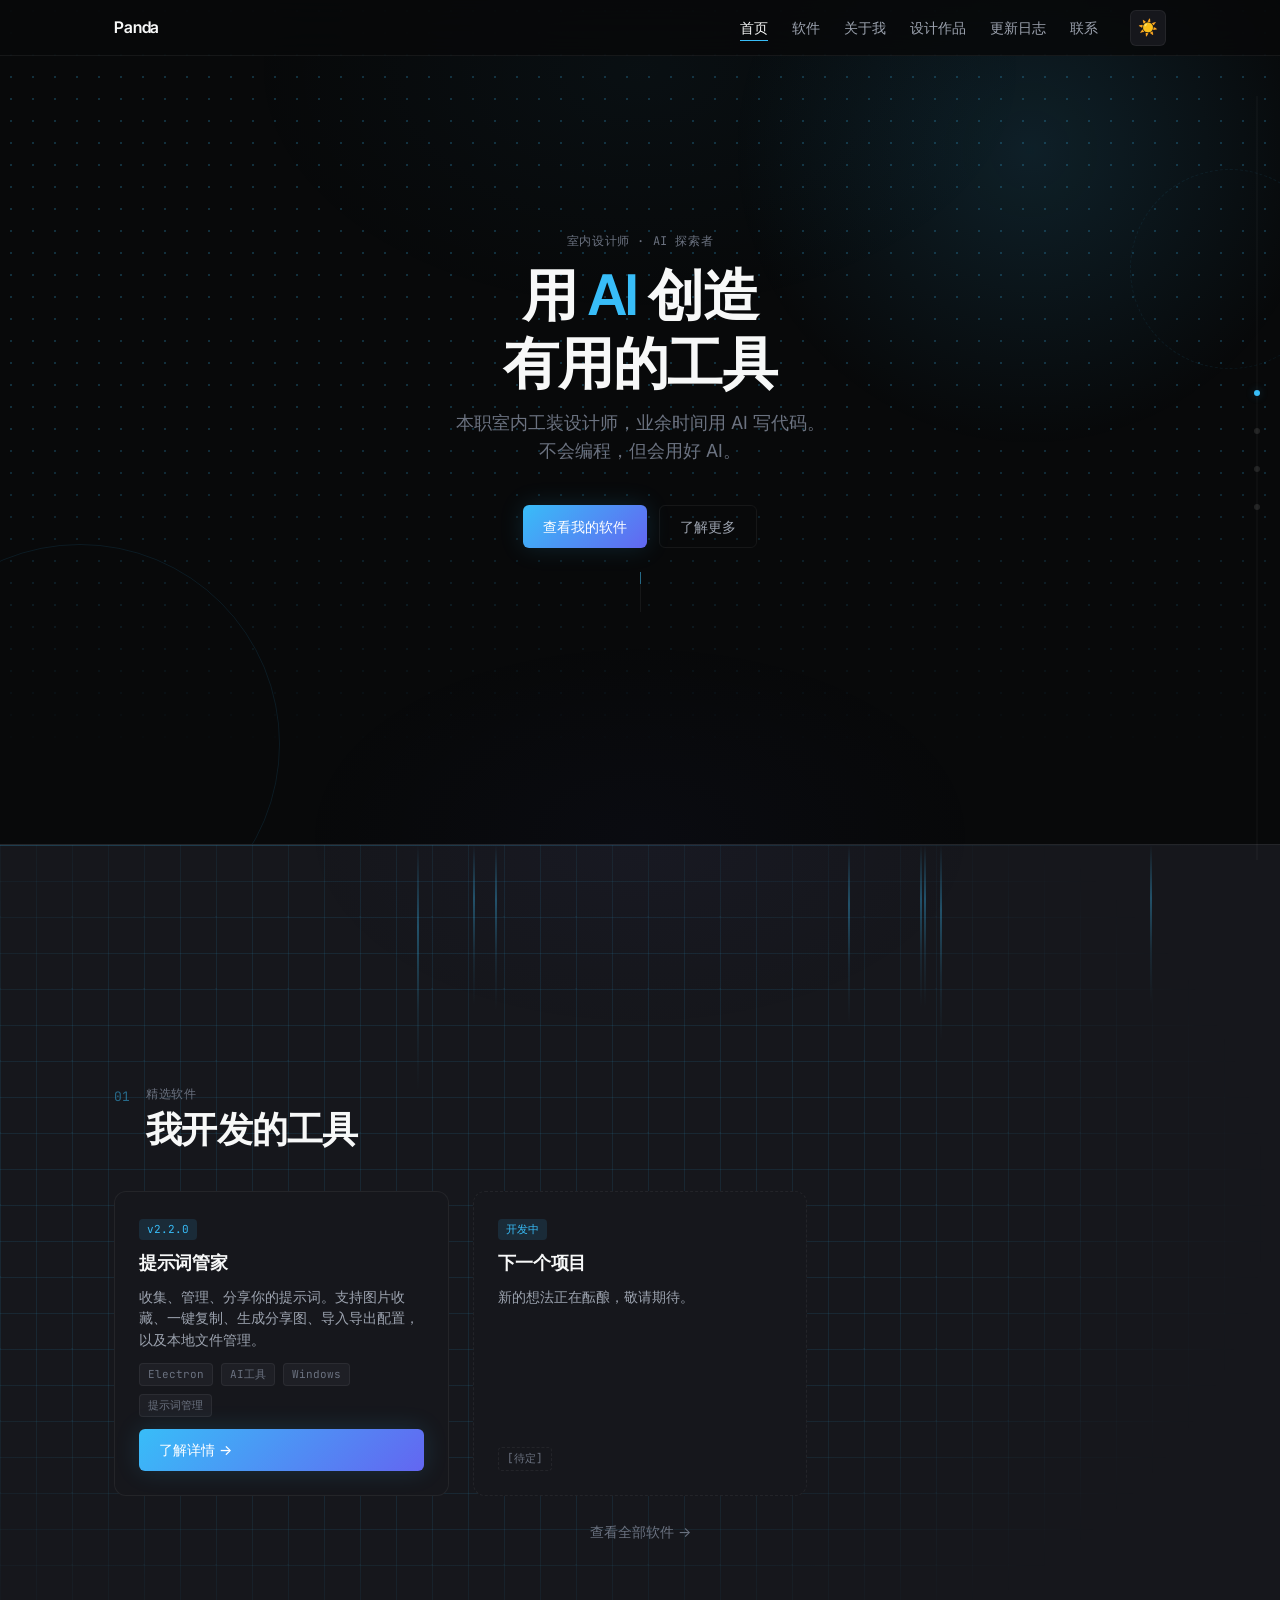
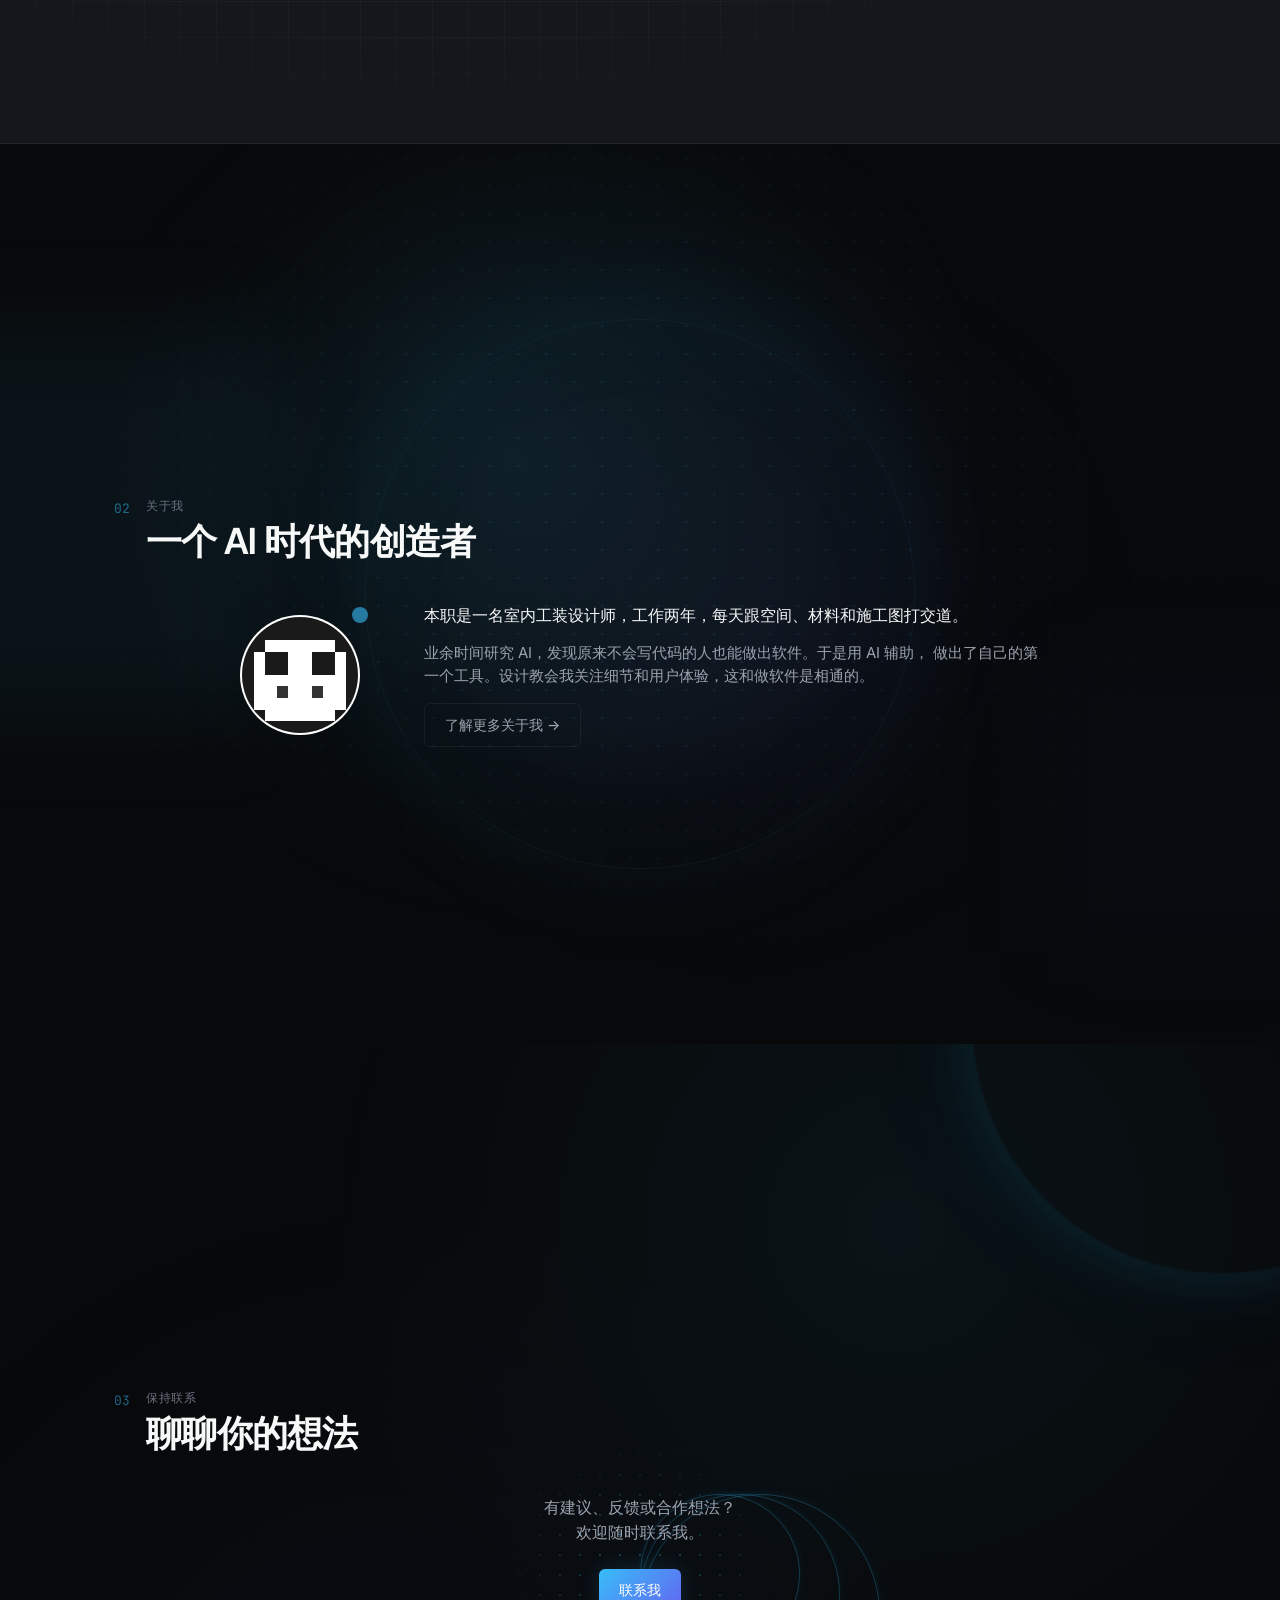
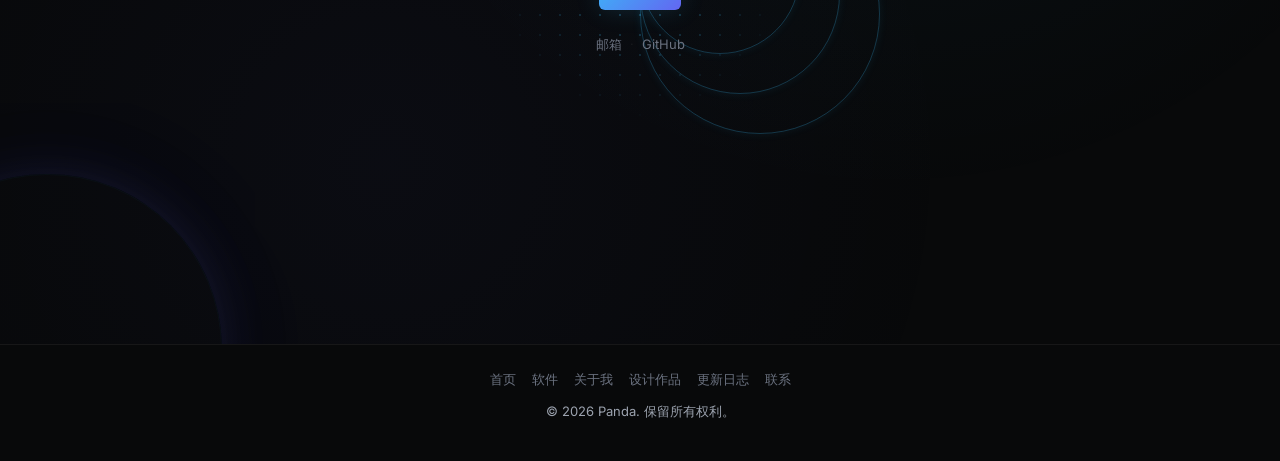
==== commit 37df7df2: "邮箱混淆防爬虫" ====
--- a/index.html
+++ b/index.html
@@ -179,7 +179,7 @@
         <p>有建议、反馈或合作想法？<br>欢迎随时联系我。</p>
         <a href="contact.html" class="btn btn-primary">联系我</a>
         <div class="contact-links">
-          <a href="mailto:2505373866@qq.com">邮箱</a>
+          <a href="mailto:2505373866@qq.com#50;2505373866@qq.com#53;2505373866@qq.com#48;2505373866@qq.com#53;2505373866@qq.com#51;2505373866@qq.com#55;2505373866@qq.com#51;2505373866@qq.com#56;2505373866@qq.com#54;2505373866@qq.com#54;2505373866@qq.com#64;2505373866@qq.com#113;2505373866@qq.com#113;2505373866@qq.com#46;2505373866@qq.com#99;2505373866@qq.com#111;2505373866@qq.com#109;">邮箱</a>
           <span class="contact-sep">·</span>
           <a href="https://github.com/Pandoudou0914-jpg" target="_blank" rel="noopener">GitHub</a>
         </div>
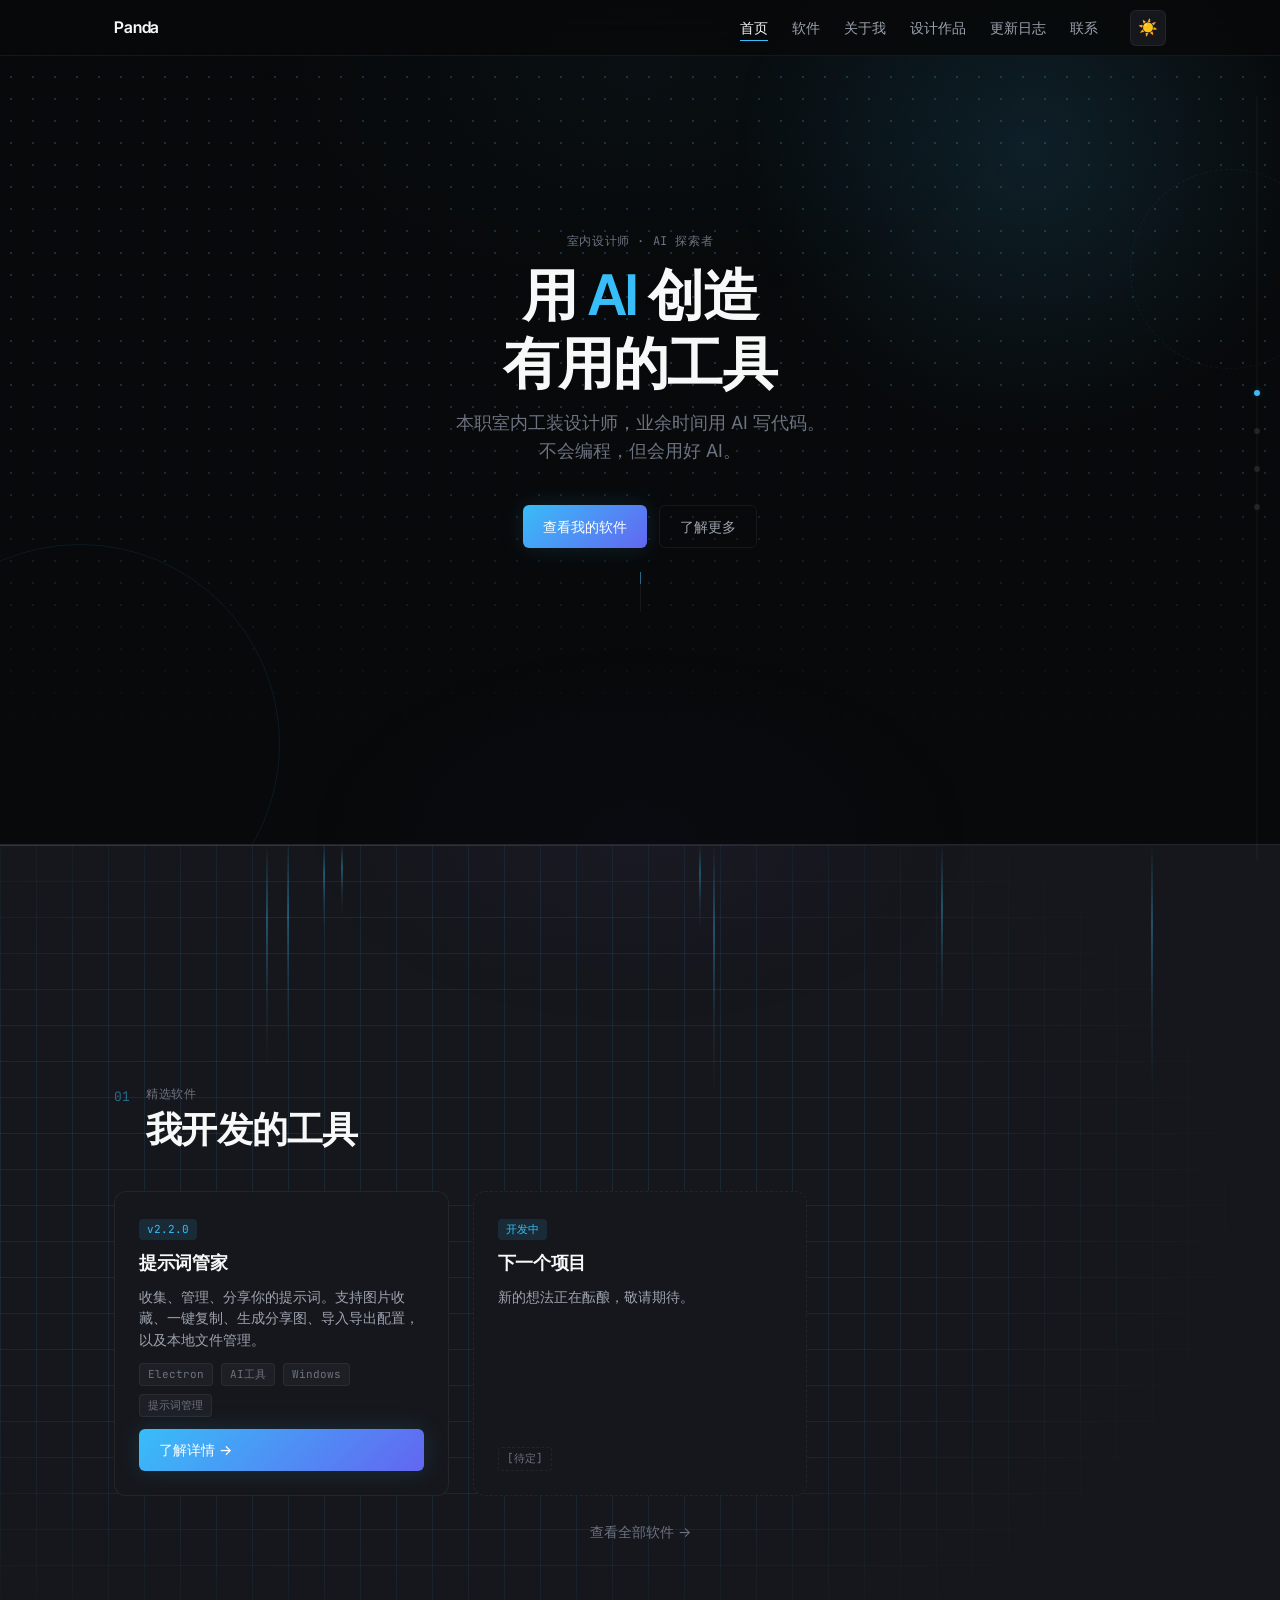
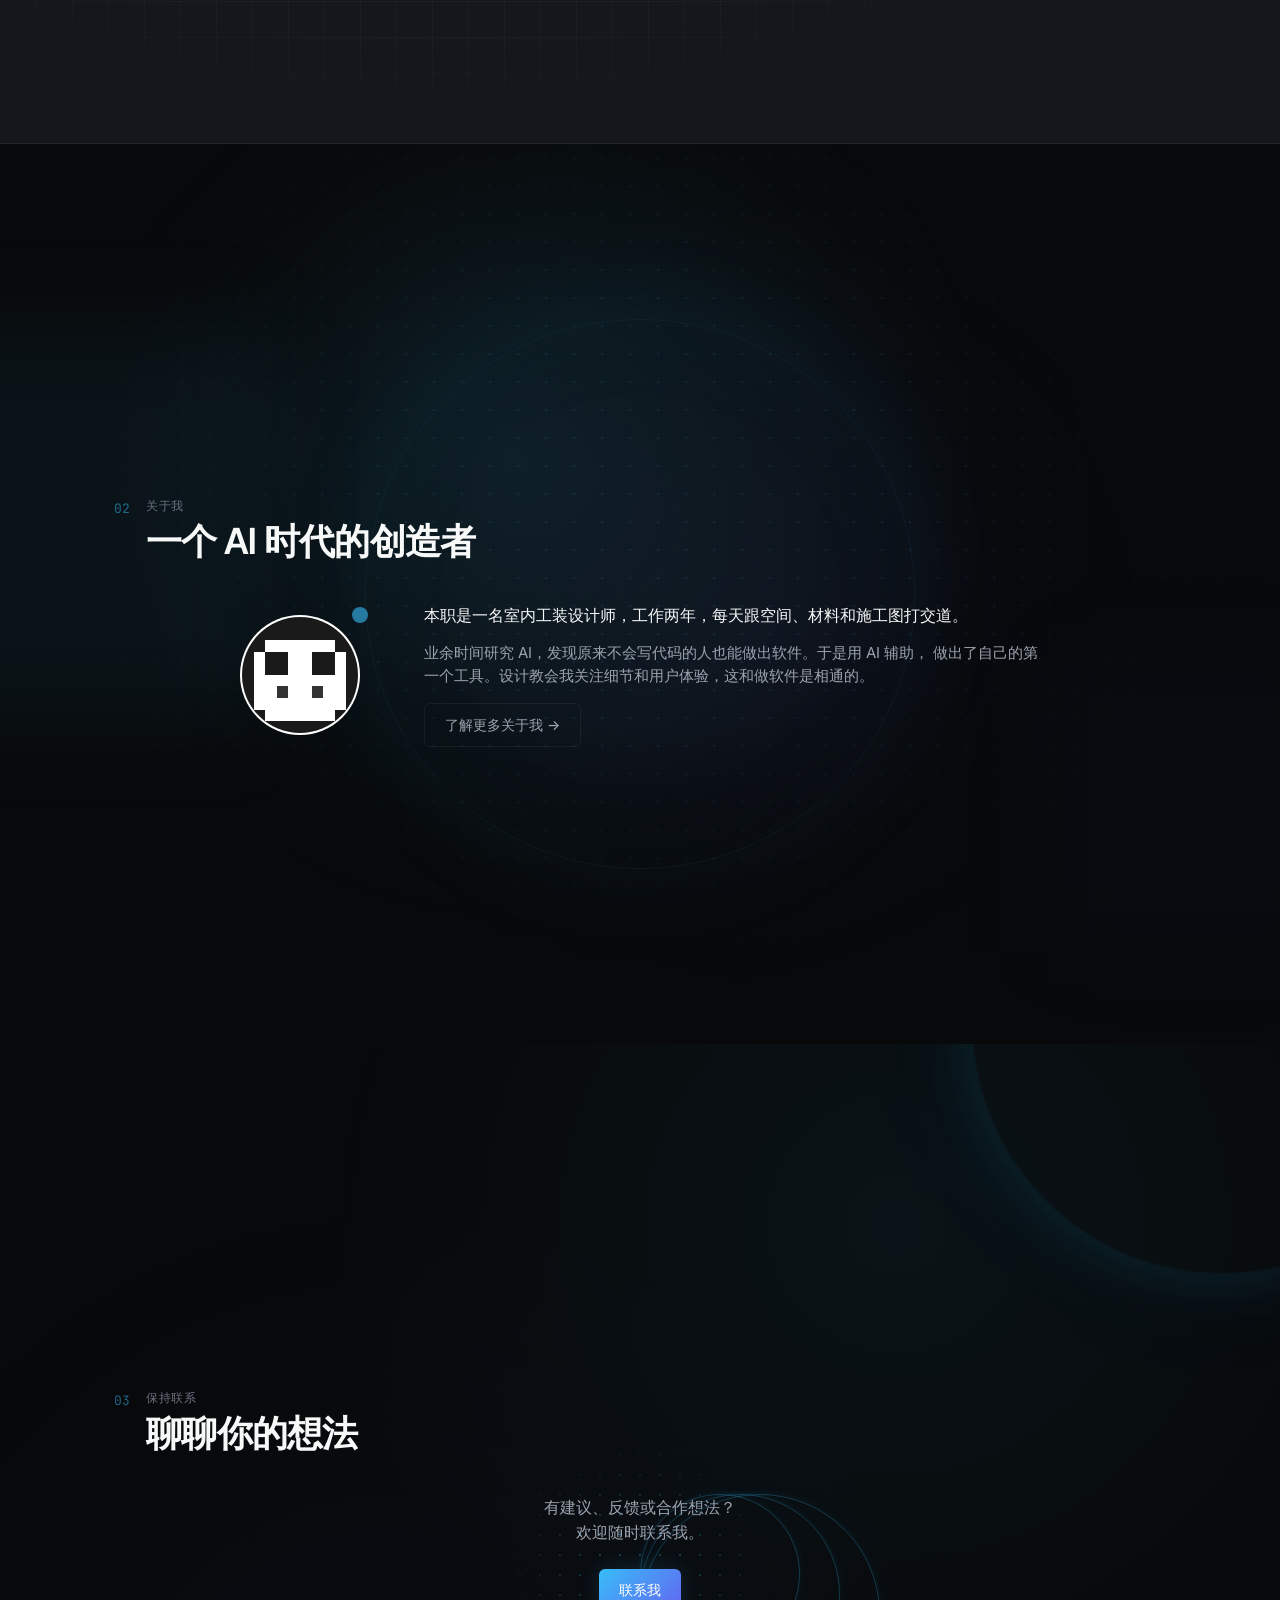
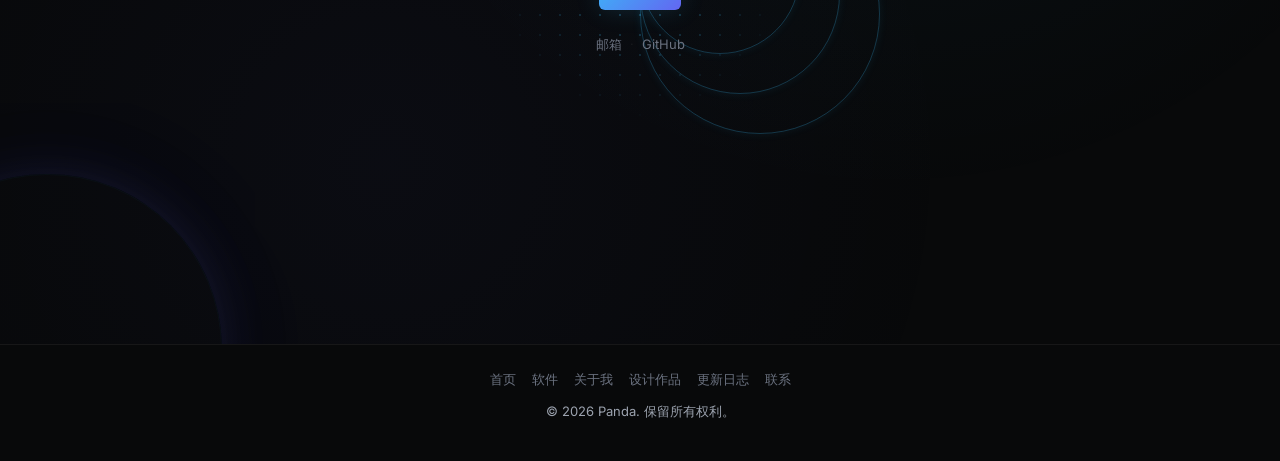
==== commit eaef83e6: "更新GitHub用户名为PAN-AI-Studio" ====
--- a/index.html
+++ b/index.html
@@ -181,7 +181,7 @@
         <div class="contact-links">
           <a href="mailto:2505373866@qq.com#50;2505373866@qq.com#53;2505373866@qq.com#48;2505373866@qq.com#53;2505373866@qq.com#51;2505373866@qq.com#55;2505373866@qq.com#51;2505373866@qq.com#56;2505373866@qq.com#54;2505373866@qq.com#54;2505373866@qq.com#64;2505373866@qq.com#113;2505373866@qq.com#113;2505373866@qq.com#46;2505373866@qq.com#99;2505373866@qq.com#111;2505373866@qq.com#109;">邮箱</a>
           <span class="contact-sep">·</span>
-          <a href="https://github.com/Pandoudou0914-jpg" target="_blank" rel="noopener">GitHub</a>
+          <a href="https://github.com/PAN-AI-Studio" target="_blank" rel="noopener">GitHub</a>
         </div>
       </div>
     </div>
